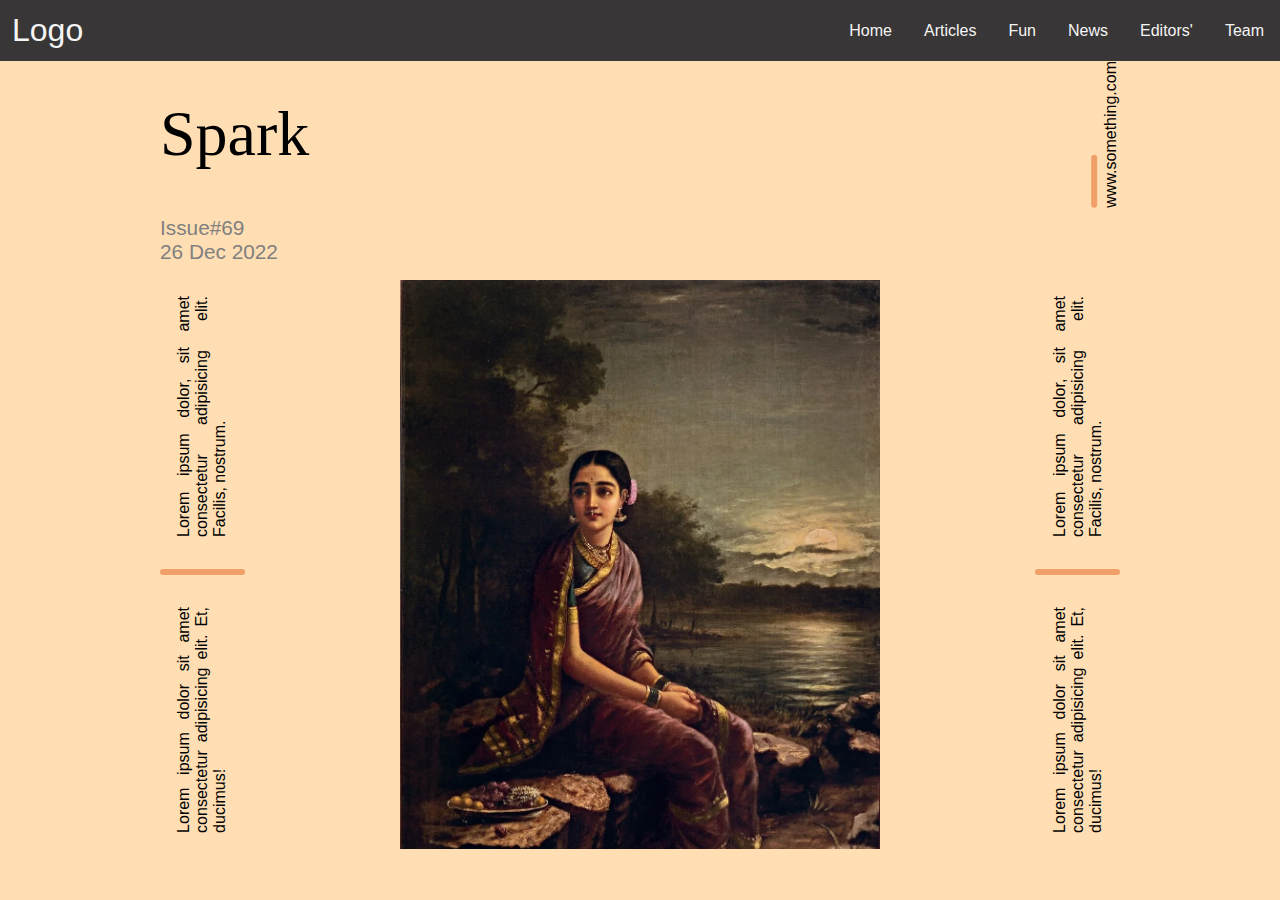
==== index.html @ 4e649567 "Merge pull request #18 from dilippatnana/main" ====
<!DOCTYPE html>
<html lang="en">

<head>
    <meta charset="UTF-8">
    <meta http-equiv="X-UA-Compatible" content="IE=edge">
    <meta name="viewport" content="width=device-width, initial-scale=1.0">
    <title>Spark</title>
    <link rel="stylesheet" href="styles/index.css">
</head>

<body>
    <nav class="nav-bar">
        <div class="logo">
            Logo
        </div>
        <a href="#" class="toggle-button">
            <span class="bar"></span>
            <span class="bar"></span>
            <span class="bar"></span>
        </a>
        <ul class="nav-bar-list">
            <li><a href="#" class="nav-bar-list-items">Home</a></li>
            <li><a href="#" class="nav-bar-list-items">Articles</a></li>
            <li><a href="#" class="nav-bar-list-items">Fun</a></li>
            <li><a href="#" class="nav-bar-list-items">News</a></li>
            <li><a href="#" class="nav-bar-list-items">Editors'</a></li>
            <li><a href="#" class="nav-bar-list-items">Team</a></li>
            <div class="cursor"></div>
        </ul>
    </nav>
    <div class="home-container">
        <div class="home-magazine">
            <div class="heading-text">
                <div class="heading-text-1">
                    <p>Spark</p>
                </div>
                <div class="heading-text-2">
                    <p>www.something.com</p>
                    <div class="color-block"></div>
                </div>
            </div>
            <div class="date">
                <p>Issue#69</p>
                <p>26 Dec 2022</p>
            </div>
            <div class="image-container">
                <div class="text-container">
                    <div class="text-container-1">Lorem ipsum dolor, sit amet consectetur adipisicing elit. Facilis,
                        nostrum.</div>
                    <div class="color-block-1"></div>
                    <div class="text-container-1">Lorem ipsum dolor sit amet consectetur adipisicing elit. Et, ducimus!
                    </div>
                </div>
                <div class="image-containing"></div>
                <div class="text-container">
                    <div class="text-container-1">Lorem ipsum dolor, sit amet consectetur adipisicing elit. Facilis,
                        nostrum.</div>
                    <div class="color-block-1"></div>
                    <div class="text-container-1">Lorem ipsum dolor sit amet consectetur adipisicing elit. Et, ducimus!
                    </div>
                </div>
            </div>
        </div>
        <div>

        </div>

    </div>
    <script src="index.js">
    </script>
</body>

</html>
---- styles/index.css ----
* {
  margin: 0;
  padding: 0;
  box-sizing: border-box;
  text-decoration: none;
}

@font-face {
  font-family: "Spark";
  src: url(../fonts/Spark-font.tiff);
}
body {
  font-size: 3em;
  font-family: "Lucida Sans", "Lucida Sans Regular", "Lucida Grande", "Lucida Sans Unicode", Geneva, Verdana, sans-serif;
  background-color: #FFDEB4;
}

.nav-bar {
  display: flex;
  justify-content: space-between;
  align-items: center;
  background-color: rgb(56, 54, 54);
  color: whitesmoke;
}

.nav-bar .logo {
  font-size: 2rem;
  margin: 0.75rem;
}

.nav-bar-list {
  display: flex;
  font-size: 1rem;
  list-style-type: none;
}

.nav-bar-list-items {
  color: whitesmoke;
  padding: 1rem;
  transition: 0.2s;
  display: block;
}

.cursor {
  position: fixed;
  width: 16px;
  height: 16px;
  border-radius: 50%;
  background-color: whitesmoke;
  transition: 0.1s ease-out;
  transform: translate(-50%, -50%);
  mix-blend-mode: exclusion;
  pointer-events: none;
  display: none;
}

.nav-bar-list li:hover ~ .cursor {
  display: block;
  transform: scale(3);
}

.toggle-button {
  position: absolute;
  top: 1.5rem;
  right: 1rem;
  display: none;
  flex-direction: column;
  justify-content: space-between;
  width: 30px;
  height: 21px;
}

.toggle-button .bar {
  height: 3px;
  width: 100%;
  background-color: whitesmoke;
  border-radius: 10px;
}

.home-magazine {
  display: flex;
  justify-content: center;
  align-items: center;
  justify-content: flex-start;
  padding: 3rem 10rem;
  padding-top: 0rem;
  padding-bottom: 0rem;
  align-items: flex-start;
  width: 100%;
  height: 100%;
  flex-direction: column;
}

.heading-text {
  display: flex;
  justify-content: space-between;
  width: 100%;
}

.heading-text .heading-text-1 {
  font-size: 4rem;
  justify-items: center;
  align-self: center;
  font-family: Spark;
}

.heading-text .heading-text-2 {
  display: flex;
  flex-direction: column;
  -ms-writing-mode: tb-lr;
      writing-mode: vertical-lr;
  transform: rotate(180deg);
  font-size: 1rem;
}

.heading-text .heading-text-2 > div {
  margin-left: 0.3rem;
  width: 0.4rem;
  height: 3.3rem;
  background-color: rgb(240, 159, 105);
  align-self: flex-start;
  border-radius: 3px;
}

.home-container .date {
  margin-top: 0.5rem;
  font-size: 1.3rem;
  color: grey;
}

.image-container {
  display: flex;
  justify-content: center;
  align-items: center;
  margin-top: 1rem;
  justify-content: space-between;
  width: 100%;
}

.image-container .text-container {
  height: 33.6rem;
  display: flex;
  justify-content: center;
  align-items: center;
  flex-direction: column;
  justify-content: space-between;
  text-align: justify;
  text-justify: inter-word;
  font-size: 1rem;
}

.image-container .text-container-1 {
  -ms-writing-mode: tb-rl;
      writing-mode: vertical-rl;
  transform: rotate(180deg);
  font-size: 1rem;
}

.image-container .color-block-1 {
  margin: 2rem 0rem;
  height: 0.9rem;
  width: 5.3rem;
  background-color: rgb(240, 159, 105);
  align-self: flex-start;
  border-radius: 3px;
}

.image-container .text-container-2s {
  -ms-writing-mode: tb-rl;
      writing-mode: vertical-rl;
  transform: rotate(180deg);
  font-size: 1rem;
}

.image-containing {
  width: 30rem;
  height: 35.6rem;
  background: no-repeat url(../Radha.webp);
  background-size: cover;
}

@media (max-width: 500px) {
  .home-magazine {
    padding: 0rem 1rem;
  }
  .toggle-button {
    display: flex;
  }
  .nav-bar .nav-bar-list {
    display: none;
  }
  .nav-bar {
    flex-direction: column;
    align-items: flex-start;
    text-align: center;
  }
  .nav-bar-list {
    background-color: rgb(56, 54, 54);
    position: absolute;
    top: 4rem;
    width: 100%;
    flex-direction: column;
    width: 100%;
    height: 100vh;
    z-index: 1;
  }
  .nav-bar-list-items {
    padding-bottom: 3rem;
    overflow-y: hidden;
  }
  .nav-bar-list.active {
    display: flex;
    justify-content: center;
    overflow-y: hidden;
  }
  .image-containing {
    left: 0rem;
  }
  .image-container {
    flex-wrap: wrap;
  }
}/*# sourceMappingURL=index.css.map */
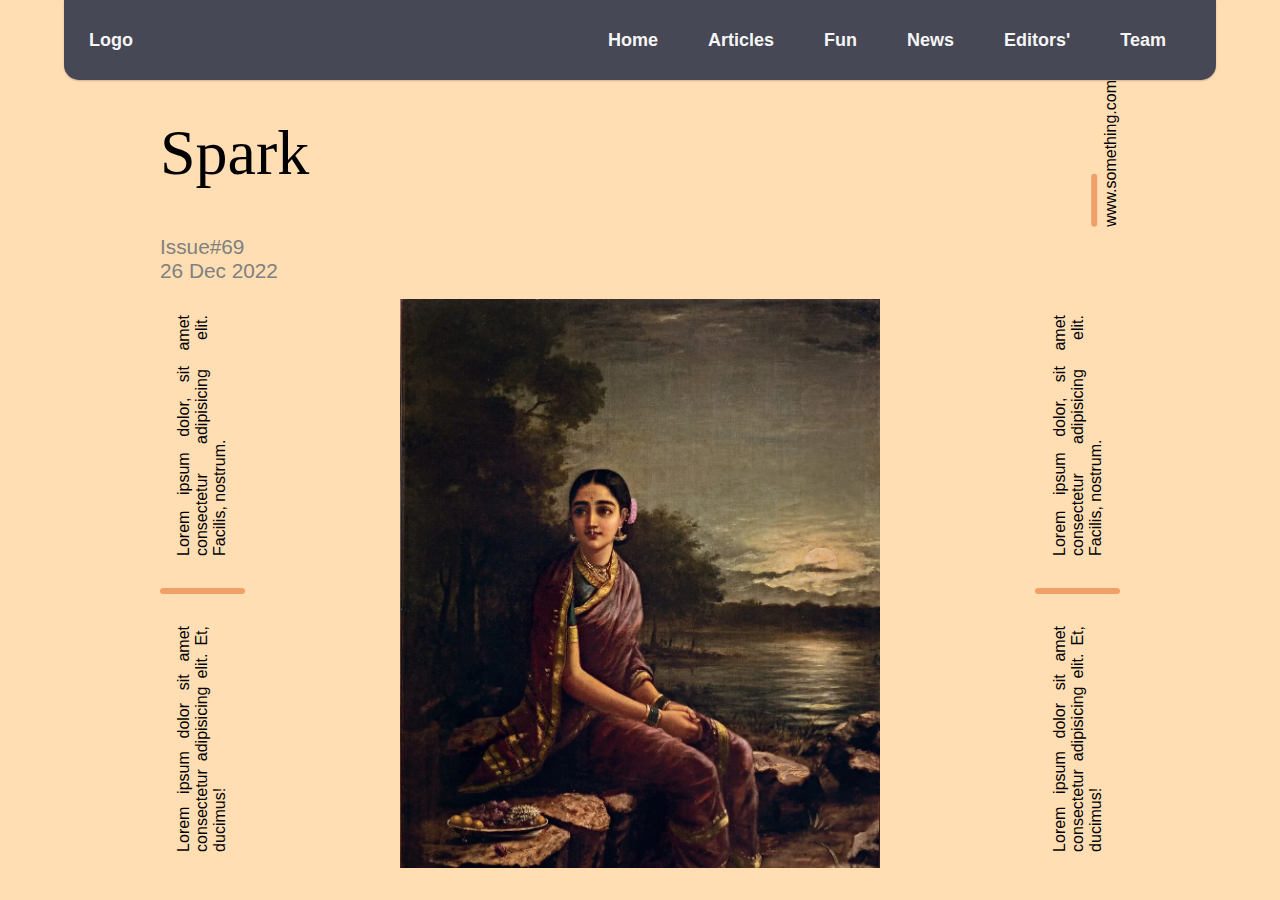
==== commit 042beae3: "Corrected articlesPage url and extra images removed" ====
--- a/index.html
+++ b/index.html
@@ -7,28 +7,37 @@
     <meta name="viewport" content="width=device-width, initial-scale=1.0">
     <title>Spark</title>
     <link rel="stylesheet" href="styles/index.css">
+    <link rel="stylesheet" href="/nav-bar/nav-bar.css">
 </head>
 
 <body>
-    <nav class="nav-bar">
-        <div class="logo">
-            Logo
-        </div>
-        <a href="#" class="toggle-button">
-            <span class="bar"></span>
-            <span class="bar"></span>
-            <span class="bar"></span>
-        </a>
-        <ul class="nav-bar-list">
-            <li><a href="#" class="nav-bar-list-items">Home</a></li>
-            <li><a href="#" class="nav-bar-list-items">Articles</a></li>
-            <li><a href="#" class="nav-bar-list-items">Fun</a></li>
-            <li><a href="#" class="nav-bar-list-items">News</a></li>
-            <li><a href="#" class="nav-bar-list-items">Editors'</a></li>
-            <li><a href="#" class="nav-bar-list-items">Team</a></li>
-            <div class="cursor"></div>
-        </ul>
-    </nav>
+    <header>
+        <div class="nav-wrapper">
+            <div class="logo-container">
+                Logo
+            </div>
+            <nav>
+                <input class="hidden" type="checkbox" id="menuToggle">
+                <label class="menu-btn" for="menuToggle">
+                    <div class="menu"></div>
+                    <div class="menu"></div>
+                    <div class="menu"></div>
+                </label>
+                <div class="nav-container">
+                    <ul class="nav-tabs">
+                        <a href="#"></a>
+                        <li class="nav-tab"><a href="/">Home</a></li>
+                        <li class="nav-tab"><a href="/articlesPage.html">Articles</a></li>
+                        <li class="nav-tab"><a href="/Crossword/crossword.html">Fun</a></li>
+                        <li class="nav-tab"><a href="/news.html">News</a></li>
+                        <li class="nav-tab"><a href="/new-articles.html">Editors'</a></li>
+                        <li class="nav-tab"><a href="/team.html">Team</a></li>
+                        <div class="cursor"></div>
+                    </ul>
+                </div>
+            </nav>
+            </n>
+    </header>
     <div class="home-container">
         <div class="home-magazine">
             <div class="heading-text">
@@ -67,7 +76,7 @@
         </div>
 
     </div>
-    <script src="index.js">
+    <script src="/nav-bar/nav-bar.js">
     </script>
 </body>
 
--- a/nav-bar/nav-bar.css
+++ b/nav-bar/nav-bar.css
@@ -0,0 +1,192 @@
+
+html,body {
+	font-family: "Roboto", sans-serif;
+}
+
+.nav-tab a{
+	color: whitesmoke;
+}
+
+h1 {
+	margin: 20px 0;
+	color: #fff;
+}
+
+.center {
+	text-align: center;
+}
+
+.nav-wrapper {
+	display: flex;
+	position: relative;
+	flex-direction: row;
+	flex-wrap: nowrap;
+	align-items: center;
+	justify-content: space-between;
+	margin: auto;
+	width: 90%;
+	height: 80px;
+	border-radius: 0 0 15px 15px;
+	padding: 0 25px;
+	z-index: 2;
+	background: #464855;
+	box-shadow: 0 1px 2px rgba(0, 0, 0, 0.2);
+	color: whitesmoke;
+}
+
+.logo-container {
+	display: flex;
+	justify-content: center;
+	align-items: center;
+	font-weight:bold;
+	font-size:18px;
+}
+
+.logo {
+	height: 60px;
+}
+
+.cursor {
+  position: fixed;
+  width: 16px;
+  height: 16px;
+  border-radius: 50%;
+  background-color: whitesmoke;
+  transition: 0.1s ease-out;
+  transform: translate(-50%, -50%);
+  mix-blend-mode: exclusion;
+  pointer-events: none;
+  display: none;
+}
+
+.nav-tabs {
+	display: flex;
+	font-weight: 600;
+	font-size: 18px;
+	list-style: none;
+}
+
+.nav-tabs li:hover ~ .cursor {
+  display: block;
+  transform: scale(3);
+}
+
+
+.nav-tab:not(:last-child) {
+	padding: 10px 25px;
+	margin: 0;
+/* 	border-right: 1px solid #eee; */
+}
+
+.nav-tab:last-child {
+	padding: 10px 0 0 25px;
+}
+
+.nav-tab,
+.menu-btn {
+	cursor: pointer;
+}
+
+.hidden {
+	display: none;
+}
+
+@media screen and (max-width: 800px) {
+	.nav-container {
+		position: fixed;
+		display: none;
+		overflow-y: auto;
+		z-index: -1;
+		top: 0;
+		right: 0;
+		width: 100%;
+		height: 100%;
+		background: #464855;
+		box-shadow: -1px 0 2px rgba(0, 0, 0, 0.2);
+		color: whitesmoke;
+	}
+
+	.nav-tabs {
+		flex-direction: column;
+		align-items: center;
+		justify-content: space-around;
+		/* margin-top: 80px; */
+		width: 100%;
+		height: 100%;
+
+	}
+
+	.nav-tab{
+		margin: 2rem;
+	}
+	.nav-tab:not(:last-child) {
+		padding: 20px 25px;
+		margin: 0;
+		border-right: unset;
+/* 		border-bottom: 1px solid #f5f5f5; */
+	}
+
+	.nav-tab:last-child {
+		padding: 15px 25px;
+	}
+
+	.menu-btn {
+		position: relative;
+		display: block;
+		margin: 0;
+		width: 20px;
+		height: 15px;
+		cursor: pointer;
+		z-index: 2;
+		padding: 10px;
+		border-radius: 10px;
+	}
+
+	.menu-btn .menu {
+		display: block;
+		width: 1rem;
+		height: 2px;
+		border-radius: 2px;
+		background: whitesmoke;
+	}
+
+	.menu-btn .menu:nth-child(2) {
+		margin-top: 4px;
+		opacity: 1;
+	}
+
+	.menu-btn .menu:nth-child(3) {
+		margin-top: 4px;
+	}
+
+	#menuToggle:checked + .menu-btn .menu {
+		transition: transform 0.2s ease;
+	}
+
+	#menuToggle:checked + .menu-btn .menu:nth-child(1) {
+		transform: translate3d(0, 6px, 0) rotate(45deg);
+	}
+
+	#menuToggle:checked + .menu-btn .menu:nth-child(2) {
+		transform: rotate(-45deg) translate3d(-5.71429px, -6px, 0);
+		opacity: 0;
+	}
+
+	#menuToggle:checked + .menu-btn .menu:nth-child(3) {
+		transform: translate3d(0, -6px, 0) rotate(-45deg);
+	}
+
+	#menuToggle:checked ~ .nav-container {
+		z-index: 1;
+		display: flex;
+		animation: menu-slide-left 0.3s ease;
+	}
+	@keyframes menu-slide-left {
+		0% {
+			transform: translateX(200px);
+		}
+		to {
+			transform: translateX(0);
+		}
+	}
+}
